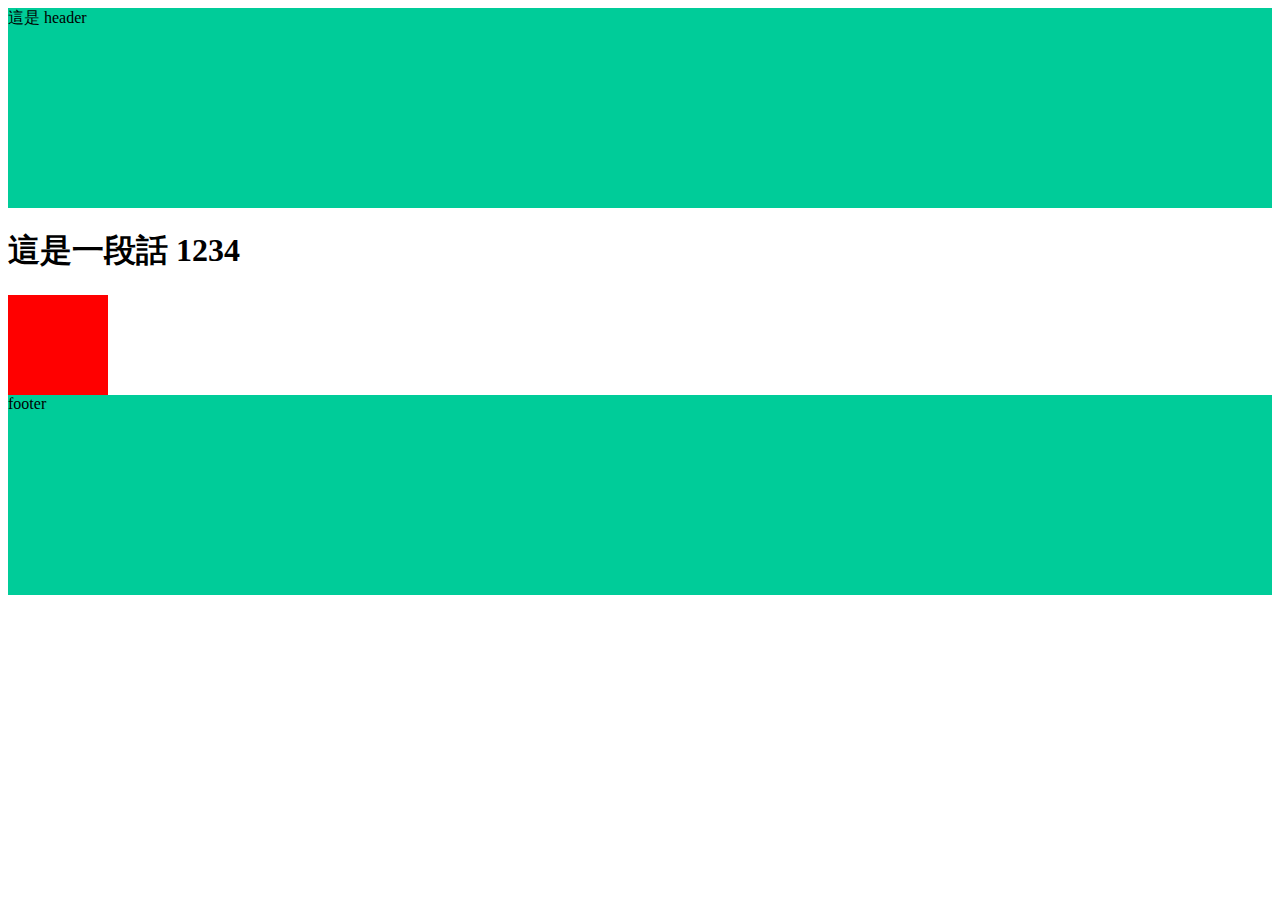
==== index.html @ 9a48e29f "Update 2022-08-11T08:45:24.768Z" ====
<!DOCTYPE html>
<html lang="en">

<head>
  <meta charset="UTF-8">
  <meta name="viewport" content="width=device-width, initial-scale=1.0">
  <meta http-equiv="X-UA-Compatible" content="ie=edge">
  <title>首頁</title>
  <link rel="stylesheet" href="./assets/style/all.css">
</head>

<body>
  <header class="header">
    這是 header
  </header>

  
<h1>
  這是一段話 1234
</h1>

<div class="box"></div>

  <footer class="footer">
    footer
  </footer>
  <script src="./assets/js/vendors.js"></script>
  <script src="./assets/js/all.js"></script>
</body>

</html>
---- assets/style/all.css ----
.header {
  height: 200px;
  background-color: #00cc99; }

.footer {
  height: 200px;
  background-color: #00cc99; }

.box {
  width: 100px;
  height: 100px;
  background-color: red;
  display: -webkit-box;
  display: -ms-flexbox;
  display: flex;
  -webkit-transition: all 0.5s;
  -o-transition: all 0.5s;
  transition: all 0.5s; }
  .box:hover {
    width: 200px;
    background-color: #00cc99; }

/*# sourceMappingURL=all.css.map */
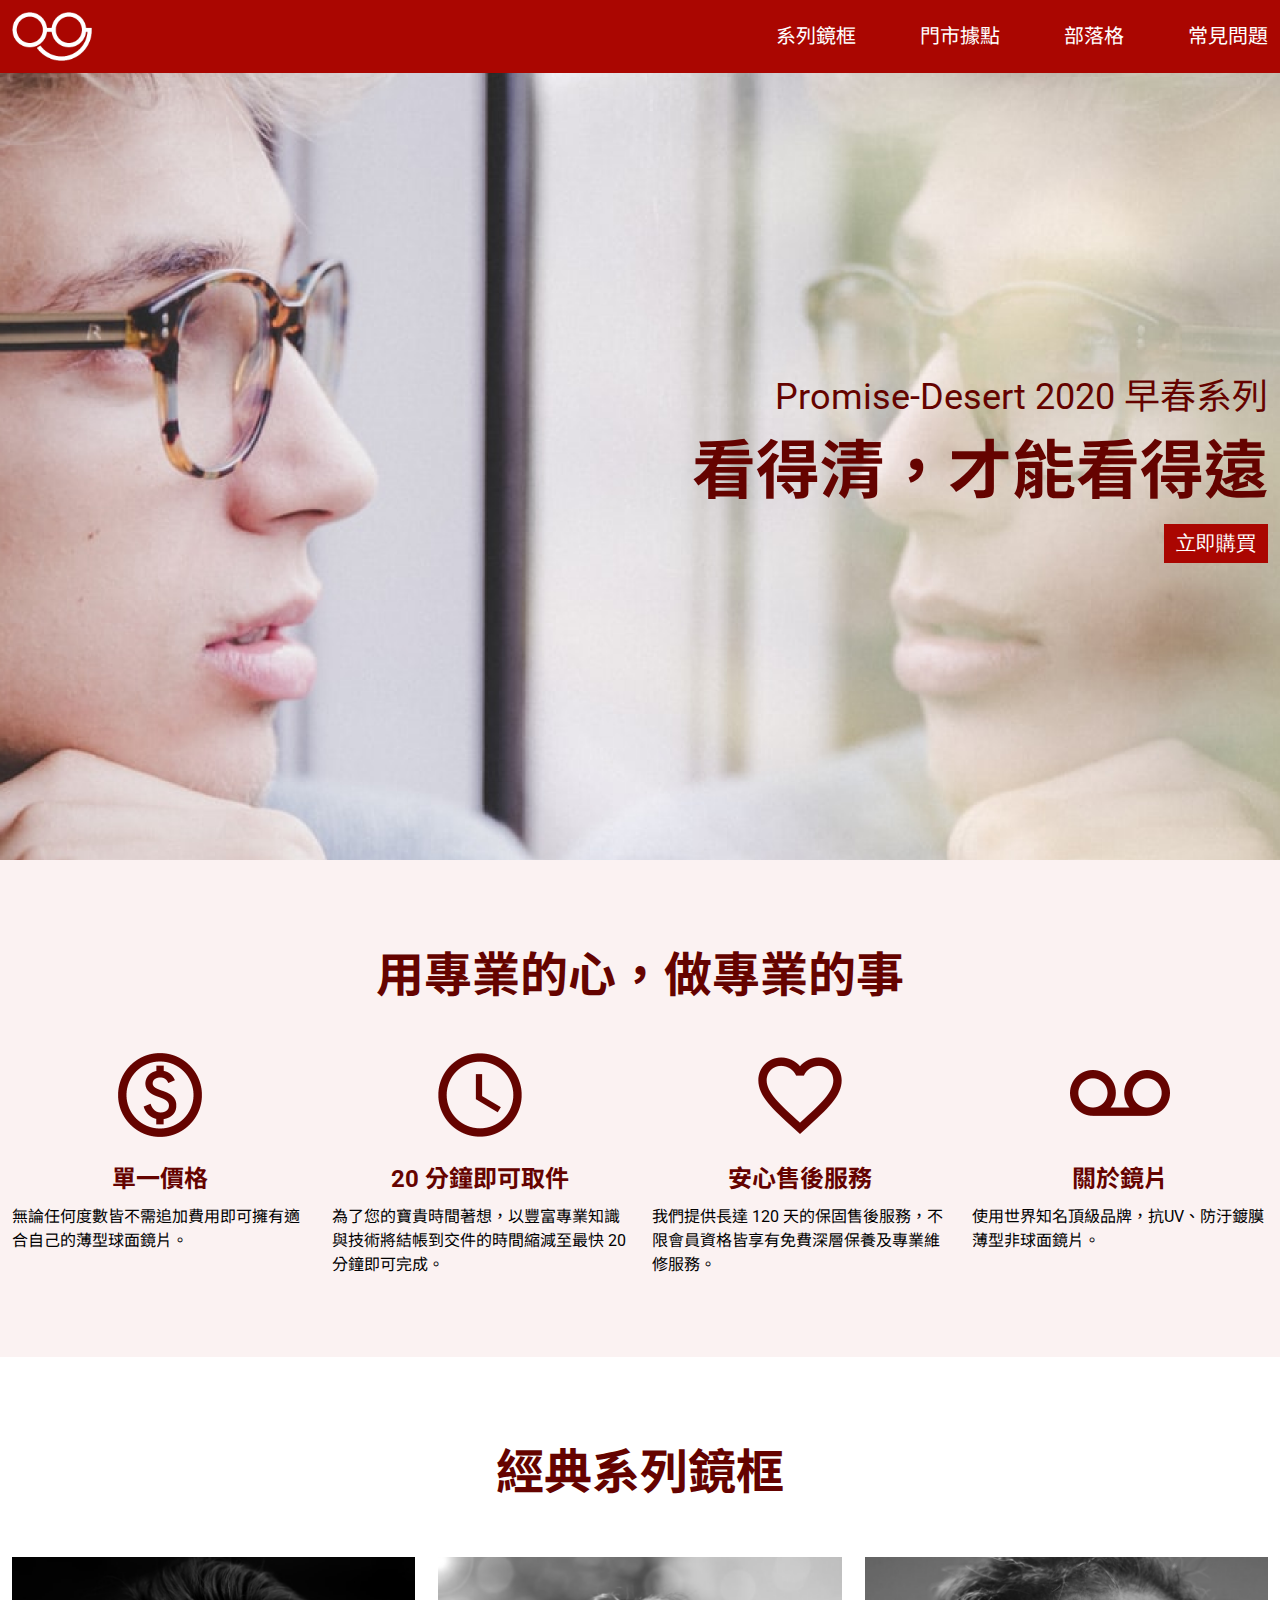
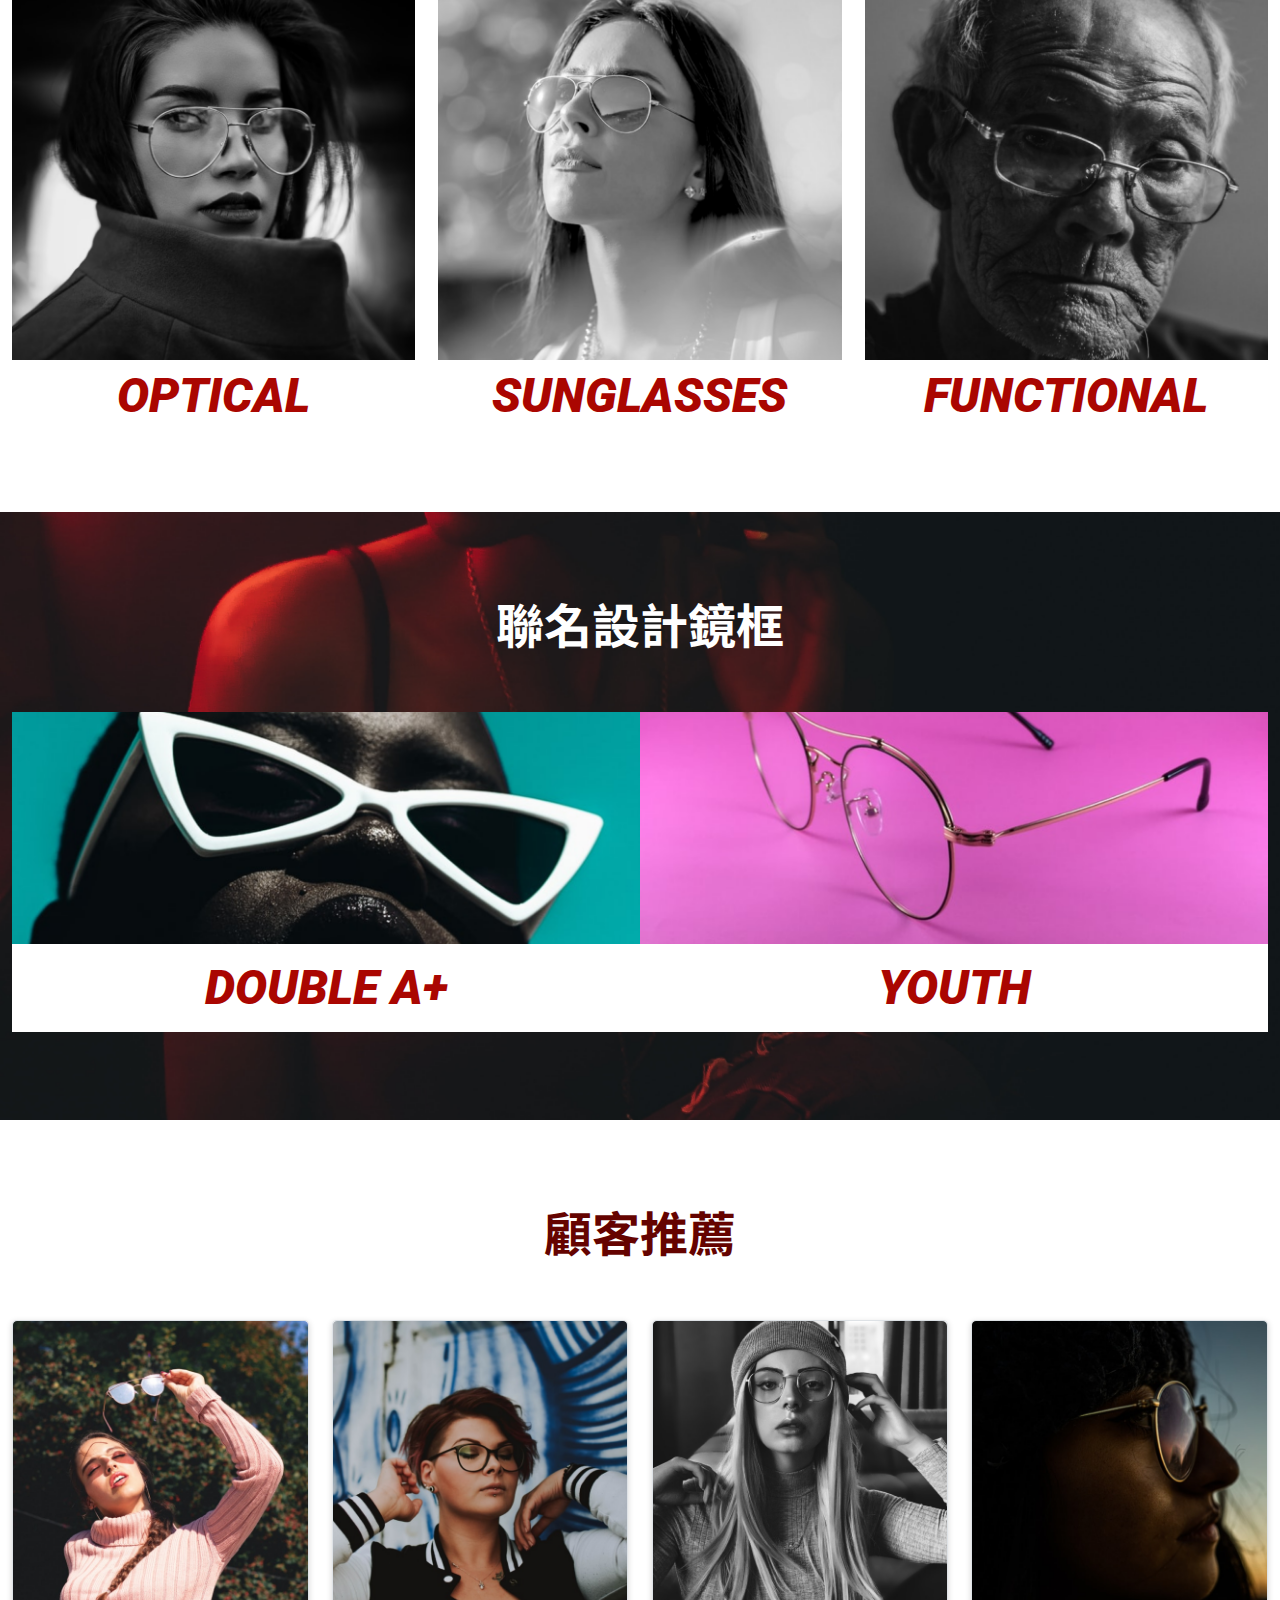
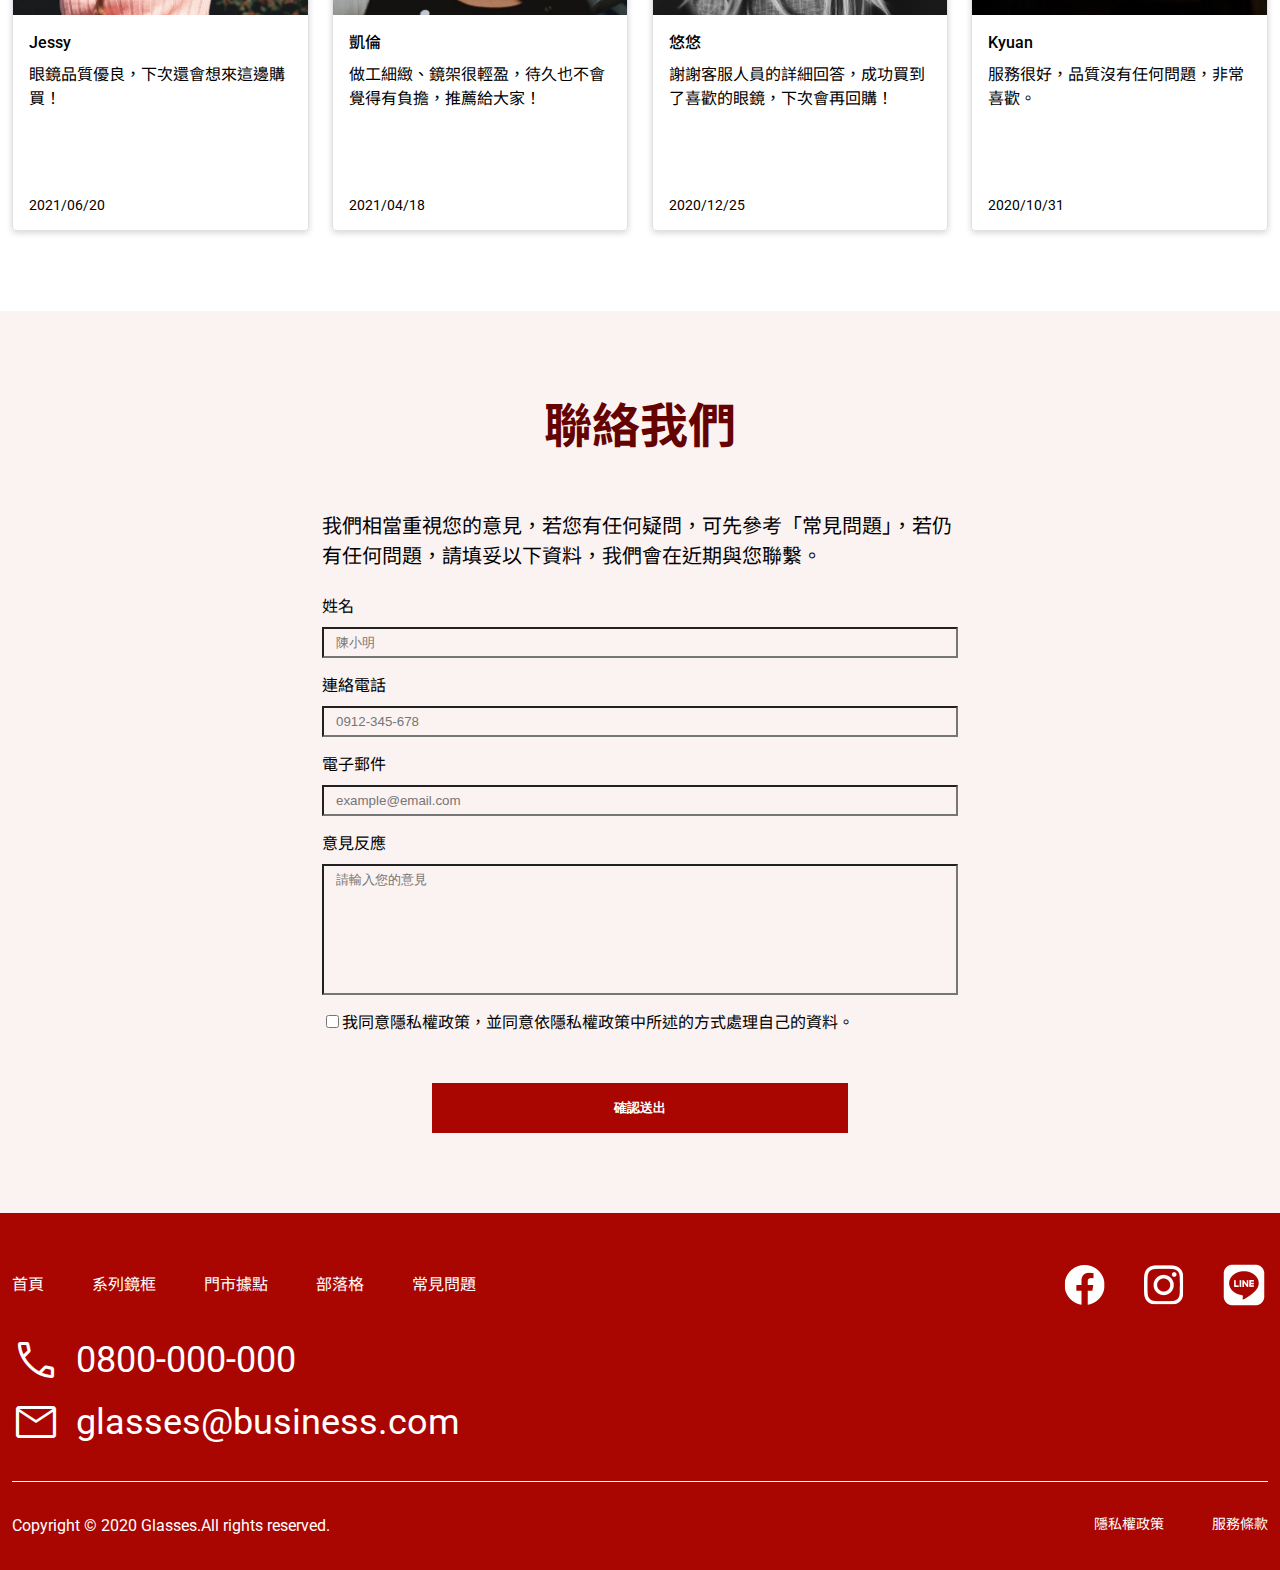
==== commit 02ed9ff4: "Update 2022-08-18T09:43:52.312Z" ====
--- a/index.html
+++ b/index.html
@@ -6,23 +6,191 @@
   <meta name="viewport" content="width=device-width, initial-scale=1.0">
   <meta http-equiv="X-UA-Compatible" content="ie=edge">
   <title>首頁</title>
+  <link rel="stylesheet" href="https://fonts.googleapis.com/css2?family=Material+Symbols+Outlined:opsz,wght,FILL,GRAD@48,400,0,0" />
   <link rel="stylesheet" href="./assets/style/all.css">
 </head>
 
 <body>
   <header class="header">
-    這是 header
+    <div class="container-header">
+        <div class="flexbox jcsb flexwrap">
+            <div class="img"><a href="index.html"><img src="./assets/images/logo-new_工作區域 1.png" alt="網站logo"></a></div>
+            <ul class="flexbox aic style1">
+                <li><a href="#" class="whiteword">系列鏡框</a></li>
+                <li class="pl64"><a href="#" class="whiteword">門市據點</a></li>
+                <li class="pl64"><a href="#" class="whiteword">部落格</a></li>
+                <li class="pl64"><a href="#" class="whiteword">常見問題</a></li>
+            </ul>
+        </div>     
+    </div>       
   </header>
 
   
-<h1>
-  這是一段話 1234
-</h1>
+<div class="banner">
+  <div class="container">
+      <div class="w100 tar">
+          <h1 class="redword style3">Promise-Desert 2020 早春系列</h1>
+          <p class="redword style4 mb4 fw700">看得清，才能看得遠</p>
+          <button><a href="#" class="whiteword style1 fw500">立即購買</a></button>
+      </div>    
+  </div>  
+</div>
 
-<div class="box"></div>
+<div class="profession">
+  <div class="container">
+      <h2 class="redword tac">用專業的心，做專業的事</h2>
+      <ul class="flexbox tac">
+          <li>
+              <img src="./assets/images/home-section2-1.png" alt="單一價格">
+              <h3>單一價格</h3>
+              <p class="tal">無論任何度數皆不需追加費用即可擁有適合自己的薄型球面鏡片。</p>
+          </li>
+          <li class="ml24">
+              <img src="./assets/images/home-section2-2.png" alt="20 分鐘即可取件">
+              <h3>20 分鐘即可取件</h3>
+              <p class="tal">為了您的寶貴時間著想，以豐富專業知識與技術將結帳到交件的時間縮減至最快 20 分鐘即可完成。</p>
+          </li>
+          <li class="ml24">
+              <img src="./assets/images/home-section2-3.png" alt="安心售後服務">
+              <h3>安心售後服務</h3>
+              <p class="tal">我們提供長達 120 天的保固售後服務，不限會員資格皆享有免費深層保養及專業維修服務。</p>
+          </li>
+          <li class="ml24">
+              <img src="./assets/images/home-sectioin2-4.png" alt="關於鏡片">
+              <h3>關於鏡片</h3>
+              <p class="tal">使用世界知名頂級品牌，抗UV、防汙鍍膜薄型非球面鏡片。</p>
+          </li>
+      </ul>
+  </div>   
+</div>
+<div class="classical container">
+  <h2 class="redword tac">經典系列鏡框</h2>
+  <ul class="flexbox mb80 tac">
+      <li>
+          <a href="#"><img src="./assets/images/home-section3-1.png" alt="OPTICAL"></a>
+          <a href="#" class="style5 lightredword mt8 fw900_italic">OPTICAL</a>
+      </li>
+      <li>
+          <a href="sunglasses.html"><img src="./assets/images/home-section3-2.png" alt="SUNGLASSES"></a>
+          <a href="sunglasses.html" class="style5 lightredword mt8 fw900_italic">SUNGLASSES</a>
+      </li>
+      <li>
+          <a href="#"><img src="./assets/images/home-section3-3.png" alt="FUNCTIONAL"></a>
+          <a href="#" class="style5 lightredword mt8 fw900_italic">FUNCTIONAL</a>
+      </li>
+  </ul>
+</div>
+<div class="design">
+  <div class="container">
+      <h2 class="whiteword tac">聯名設計鏡框</h2>
+      <ul class="flexbox tac">
+          <li> 
+              <a href="#"><img class="changeimage1" src="./assets/images/home-section4-1.png" alt="DOUBLE A+"> </a>
+              <a href="#" class="style5 lightredword mt8 mb8 fw900_italic">DOUBLE A+</a>
+          </li>
+          <li>
+              <a href="#"><img class="changeimage2" src="./assets/images/home-section4-2.png" alt="YOUTH"> </a>
+              <a href="#" class="style5 lightredword mt8 mb8 fw900_italic">YOUTH</a>
+          </li>
+      </ul>
+  </div>
+</div>
+<div class="recommend">
+  <div class="container">
+      <h2 class="redword tac">顧客推薦</h2>
+      <ul class="flexbox mb80">
+          <li>
+              <img src="./assets/images/home-section5-1.png" alt="recommend">
+              <div class="recommendcontent">
+                  <p class="mt16 mb8 fw500">Jessy</p>
+                  <p>眼鏡品質優良，下次還會想來這邊購買！</p>
+                  <p class="style6">2021/06/20</p>    
+              </div>           
+          </li>
+          <li>
+              <img src="./assets/images/home-section5-2.png" alt="recommend">
+              <div class="recommendcontent">
+                  <p class="mt16 mb8 fw500">凱倫</p>
+                  <p>做工細緻、鏡架很輕盈，待久也不會覺得有負擔，推薦給大家！</p>
+                  <p class="style6">2021/04/18</p>   
+              </div>
+          </li>
+          <li>
+              <img src="./assets/images/home-section5-3.png" alt="recommend">
+              <div class="recommendcontent">
+                  <p class="mt16 mb8 fw500">悠悠</p>
+                  <p>謝謝客服人員的詳細回答，成功買到了喜歡的眼鏡，下次會再回購！</p>
+                  <p class="style6">2020/12/25</p>    
+              </div>  
+          </li>
+          <li>
+              <img src="./assets/images/home-section5-4.png" alt="recommend">
+              <div class="recommendcontent">
+                  <p class="mt16 mb8 fw500">Kyuan</p>
+                  <p>服務很好，品質沒有任何問題，非常喜歡。</p>
+                  <p class="style6">2020/10/31</p>  
+              </div>
+          </li>
+      </ul>
+  </div>
+</div>
+<div class="contact">
+  <div class="container">
+      <div class="container-contact">
+          <h2 class="tac redword">聯絡我們</h2>
+          <p class="mb24 style1">我們相當重視您的意見，若您有任何疑問，可先參考「常見問題」，若仍有任何問題，請填妥以下資料，我們會在近期與您聯繫。</p>
+          <form>
+              <label for="name">姓名</label>
+              <input type="text" id="name" placeholder="陳小明" class="pb6 w100">
+              <label for="tel">連絡電話</label>
+              <input type="tel" id="tel" placeholder="0912-345-678" class="pb6 w100">
+              <label for="email">電子郵件</label>
+              <input type="email" id="email" placeholder="example@email.com" class="pb6 w100">
+              <label for="reflect">意見反應</label>
+              <input type="text" id="reflect" placeholder="請輸入您的意見" class="pb106 w100">
+              <input type="checkbox" name="privacy" id="privacy">我同意隱私權政策，並同意依隱私權政策中所述的方式處理自己的資料。
+              <div class="center"><input type="submit" value="確認送出"></div>
+          </form>
+      </div>   
+  </div>    
+</div>
 
-  <footer class="footer">
-    footer
+  <footer class="footer whiteword">
+    <div class="container">
+      <div class="flexbox jcsb bb">
+          <div>
+              <ul class="flexbox pt60 dn">
+                  <li class="mr48"><a href="#">首頁</a></li>
+                  <li class="mr48"><a href="#">系列鏡框</a></li>
+                  <li class="mr48"><a href="#">門市據點</a></li>
+                  <li class="mr48"><a href="#">部落格</a></li>
+                  <li><a href="#">常見問題</a></li>
+              </ul>
+              <ul class="pt36 mobile-pt24">
+                  <li class="mb8">
+                      <a href="tel:+886 0800-000-000" class="style3 flexbox aic" ><span class="material-symbols-outlined md-48 mr16">call</span>
+                          0800-000-000</a>    
+                  </li>
+                  <li class="pb32 mobile-pb24">
+                      <a href="mailto:glasses@business.com" class="style3 flexbox aic"><span class="material-symbols-outlined md-48 mr16">mail</span>
+                          glasses@business.com</a>  
+                  </li>
+              </ul>  
+          </div>
+          <ul class="flexbox pt48 mobile-pt24">
+              <li><a href="#"><img src="./assets/images/ic-social-fb.png" alt="fb"></a></li>
+              <li class="ml32"><a href="#"><img src="./assets/images/ic_social_ig.png" alt="ig"></a></li>
+              <li class="ml32"><a href="#"><img src="./assets/images/ic_social_line.png" alt="line"></a></li>
+          </ul>     
+      </div>
+      <div class="copyright flexbox jcsb pt32 pb32">
+          <p>Copyright © 2020 Glasses.All rights reserved.</p>
+          <ul class="flexbox style6">
+              <li class="mr48"><a href="#">隱私權政策</a></li>
+              <li><a href="#">服務條款</a></li>
+          </ul>
+      </div>   
+  </div>   
   </footer>
   <script src="./assets/js/vendors.js"></script>
   <script src="./assets/js/all.js"></script>
--- a/assets/style/all.css
+++ b/assets/style/all.css
@@ -1,23 +1,726 @@
+/* http://meyerweb.com/eric/tools/css/reset/ 
+   v2.0 | 20110126
+   License: none (public domain)
+*/
+@import url("https://fonts.googleapis.com/css2?family=Noto+Sans+TC:wght@400;500;700&family=Roboto:ital,wght@0,400;1,500;1,700;1,900&display=swap");
+html, body, div, span, applet, object, iframe,
+h1, h2, h3, h4, h5, h6, p, blockquote, pre,
+a, abbr, acronym, address, big, cite, code,
+del, dfn, em, img, ins, kbd, q, s, samp,
+small, strike, strong, sub, sup, tt, var,
+b, u, i, center,
+dl, dt, dd, ol, ul, li,
+fieldset, form, label, legend,
+table, caption, tbody, tfoot, thead, tr, th, td,
+article, aside, canvas, details, embed,
+figure, figcaption, footer, header, hgroup,
+menu, nav, output, ruby, section, summary,
+time, mark, audio, video {
+  margin: 0;
+  padding: 0;
+  border: 0;
+  font-size: 100%;
+  font: inherit;
+  vertical-align: baseline; }
+
+/* HTML5 display-role reset for older browsers */
+article, aside, details, figcaption, figure,
+footer, header, hgroup, menu, nav, section {
+  display: block; }
+
+body {
+  line-height: 1; }
+
+ol, ul {
+  list-style: none; }
+
+blockquote, q {
+  quotes: none; }
+
+blockquote:before, blockquote:after,
+q:before, q:after {
+  content: '';
+  content: none; }
+
+table {
+  border-collapse: collapse;
+  border-spacing: 0; }
+
+*, *::before, *::after {
+  -webkit-box-sizing: border-box;
+          box-sizing: border-box; }
+
+img {
+  vertical-align: middle;
+  max-width: 100%;
+  height: auto; }
+
+body {
+  font-family: 'Roboto', 'Noto Sans TC', sans-serif;
+  line-height: 1.5; }
+
+.flexbox {
+  display: -webkit-box;
+  display: -ms-flexbox;
+  display: flex; }
+
+.jcsb {
+  -webkit-box-pack: justify;
+      -ms-flex-pack: justify;
+          justify-content: space-between; }
+
+.aic {
+  -webkit-box-align: center;
+      -ms-flex-align: center;
+          align-items: center; }
+
+.tac {
+  text-align: center; }
+
+.tal {
+  text-align: left; }
+
+.tar {
+  text-align: right; }
+
+.whiteword {
+  color: #FFFFFF; }
+
+.redword {
+  color: #650300; }
+
+.lightredword {
+  color: #AA0601; }
+
+.ml24 {
+  margin-left: 24px; }
+
+.ml32 {
+  margin-left: 32px; }
+
+.mr8 {
+  margin-right: 8px; }
+
+.mr16 {
+  margin-right: 16px; }
+
+.mr48 {
+  margin-right: 48px; }
+
+.mt8 {
+  margin-top: 8px; }
+
+.mt16 {
+  margin-top: 16px; }
+
+.mt48 {
+  margin-top: 48px; }
+
+.mt80 {
+  margin-top: 80px; }
+
+.mb4 {
+  margin-bottom: 4px; }
+
+.mb8 {
+  margin-bottom: 8px; }
+
+.mb16 {
+  margin-bottom: 16px; }
+
+.mb24 {
+  margin-bottom: 24px; }
+
+.mb32 {
+  margin-bottom: 32px; }
+
+.mb48 {
+  margin-bottom: 48px; }
+
+.mb64 {
+  margin-bottom: 64px; }
+
+.mb72 {
+  margin-bottom: 72px; }
+
+.mb80 {
+  margin-bottom: 80px; }
+
+.pl12 {
+  padding-left: 12px; }
+
+.pl16 {
+  padding-left: 16px; }
+
+.pl64 {
+  padding-left: 64px; }
+
+.pr12 {
+  padding-right: 12px; }
+
+.pr16 {
+  padding-right: 16px; }
+
+.pt11 {
+  padding-top: 11px; }
+
+.pt12 {
+  padding-top: 12px; }
+
+.pt32 {
+  padding-top: 32px; }
+
+.pt36 {
+  padding-top: 36px; }
+
+.pt48 {
+  padding-top: 48px; }
+
+.pt60 {
+  padding-top: 60px; }
+
+.pt72 {
+  padding-top: 72px; }
+
+.pb6 {
+  padding-bottom: 6px; }
+
+.pb11 {
+  padding-bottom: 11px; }
+
+.pb12 {
+  padding-bottom: 12px; }
+
+.pb16 {
+  padding-bottom: 16px; }
+
+.pb24 {
+  padding-bottom: 24px; }
+
+.pb32 {
+  padding-bottom: 32px; }
+
+.pb36 {
+  padding-bottom: 36px; }
+
+.pb106 {
+  padding-bottom: 106px; }
+
+.bb {
+  border-bottom: 1px solid #FFFFFF; }
+
+.bbr {
+  border-bottom: 8px solid #AA0601; }
+
+.br {
+  border-right: #DCDCDC solid 1px; }
+
+.style1 {
+  font-size: 20px; }
+
+.style2 {
+  font-size: 16px; }
+
+.style3 {
+  font-size: 36px; }
+
+.style4 {
+  font-size: 64px; }
+
+.style5 {
+  font-size: 48px; }
+
+.style6 {
+  font-size: 14px; }
+
+.style7 {
+  font-size: 32px; }
+
+.style8 {
+  font-size: 42px; }
+
+.style9 {
+  font-size: 24px; }
+
+.style10 {
+  font-size: 18px; }
+
+.style11 {
+  font-size: 19px; }
+
+.fw500 {
+  font-weight: 500; }
+
+.fw700 {
+  font-weight: 700; }
+
+.fw900_italic {
+  font-weight: 900;
+  font-style: italic; }
+
+a {
+  text-decoration: none; }
+
+.container {
+  max-width: 1320px;
+  margin: 0 auto;
+  padding: 0 12px; }
+
+@media (max-width: 992px) {
+  .container {
+    max-width: 720px; } }
+
+@media (max-width: 767px) {
+  .container {
+    max-width: 372px; } }
+
+.container-header {
+  max-width: 1320px;
+  margin: 0 auto;
+  padding: 0 12px; }
+
 .header {
-  height: 200px;
-  background-color: #00cc99; }
+  background: #AA0601; }
+
+.header img {
+  width: 80px;
+  padding: 12px 0; }
+
+.header li a:hover {
+  color: antiquewhite; }
 
 .footer {
-  height: 200px;
-  background-color: #00cc99; }
-
-.box {
-  width: 100px;
-  height: 100px;
-  background-color: red;
+  background: #AA0601; }
+
+.footer img {
+  width: 48px; }
+
+.md-48 {
+  font-size: 48px; }
+
+.footer a {
+  color: #FFFFFF; }
+
+.footer a:hover {
+  color: burlywood; }
+
+.footer img:hover {
+  opacity: 0.8; }
+
+@media (max-width: 992px) {
+  .container-header {
+    max-width: 720px; } }
+
+@media (max-width: 767px) {
+  .container-header {
+    max-width: 100%;
+    padding: 0; }
+  .flexwrap {
+    -ms-flex-wrap: wrap;
+        flex-wrap: wrap; }
+  .header .img {
+    width: 100%;
+    padding: 16px 0;
+    display: -webkit-box;
+    display: -ms-flexbox;
+    display: flex;
+    -webkit-box-pack: center;
+        -ms-flex-pack: center;
+            justify-content: center; }
+  .header ul {
+    -ms-flex-wrap: wrap;
+        flex-wrap: wrap;
+    width: 100%; }
+  .header li {
+    font-size: 16px;
+    width: 50%;
+    border: #FFFFFF solid 1px;
+    padding: 12px 0;
+    text-align: center; }
+  .footer img {
+    width: 24px; }
+  .md-48 {
+    font-size: 24px; }
+  .footer .style3 {
+    font-size: 16px; }
+  .footer .style6 {
+    font-size: 16px;
+    display: block; }
+  .dn {
+    display: none; }
+  .mobile-pt24 {
+    padding-top: 24px; }
+  .mobile-pb24 {
+    padding-bottom: 24px; }
+  .copyright {
+    display: block;
+    padding-top: 16px;
+    padding-bottom: 16px; }
+  .copyright p {
+    margin-bottom: 8px; }
+  .copyright li {
+    margin-bottom: 8px; } }
+
+.banner {
+  background: url(../images/home-header.png);
+  height: 787px;
+  background-size: cover;
+  background-position: center center;
   display: -webkit-box;
   display: -ms-flexbox;
   display: flex;
-  -webkit-transition: all 0.5s;
-  -o-transition: all 0.5s;
-  transition: all 0.5s; }
-  .box:hover {
-    width: 200px;
-    background-color: #00cc99; }
+  -webkit-box-align: center;
+      -ms-flex-align: center;
+          align-items: center; }
+
+.banner .container {
+  width: 100%; }
+
+.banner button {
+  background: #AA0601;
+  border: 0;
+  padding: 6px 12px; }
+
+.banner button:hover {
+  background: #650300; }
+
+.profession {
+  background: #FBF2F2; }
+
+.profession h2 {
+  padding-bottom: 33px; }
+
+h2 {
+  font-size: 48px;
+  padding-top: 80px;
+  padding-bottom: 48px;
+  font-weight: 700; }
+
+h3 {
+  font-weight: 700; }
+
+.profession li {
+  width: 306px;
+  margin-bottom: 80px; }
+
+.profession img {
+  width: 100px; }
+
+.profession h3 {
+  margin-top: 16px;
+  margin-bottom: 8px;
+  font-size: 24px;
+  color: #650300; }
+
+.classical li {
+  width: 32.1%; }
+
+.classical li:nth-child(1) {
+  margin-right: 1.85%; }
+
+.classical li:nth-child(2) {
+  margin-right: 1.85%; }
+
+.classical img:hover, .design img:hover {
+  opacity: 0.8; }
+
+.classical a:hover, .design a:hover {
+  color: #B75929; }
+
+.design {
+  background: url(../images/index-bg-sm.png);
+  background-size: cover;
+  background-position: center center;
+  height: 608px; }
+
+.design li {
+  width: 50%; }
+
+.design ul {
+  background: #FFFFFF; }
+
+.design a {
+  display: block; }
+
+.recommend li {
+  -webkit-box-shadow: 0px 2px 6px #00000029;
+          box-shadow: 0px 2px 6px #00000029;
+  border: 1px solid #DEE2E6;
+  border-radius: 4px;
+  width: 23.61%;
+  height: 511px;
+  position: relative; }
+
+.recommend .style6 {
+  position: absolute;
+  top: 474px; }
+
+.recommendcontent {
+  padding: 0 16px; }
+
+.recommend li:nth-child(1) {
+  margin-right: 1.851%; }
+
+.recommend li:nth-child(2) {
+  margin-right: 1.851%; }
+
+.recommend li:nth-child(3) {
+  margin-right: 1.851%; }
+
+.mw50 {
+  max-width: 50%; }
+
+.m0a {
+  margin: 0 auto; }
+
+.contact {
+  background: #FBF2F2; }
+
+.container-contact {
+  max-width: 636px;
+  margin: 0 auto; }
+
+input {
+  margin-bottom: 16px;
+  margin-top: 8px;
+  padding-top: 6px;
+  padding-left: 12px;
+  background: #FBF2F2; }
+
+.w100 {
+  width: 100%; }
+
+input[type=submit] {
+  width: 416px;
+  background: #AA0601;
+  color: #FFFFFF;
+  border: none;
+  padding: 16px;
+  margin-bottom: 80px;
+  margin-top: 48px;
+  font-weight: 700; }
+
+input[type=submit]:hover {
+  cursor: pointer;
+  background: #650300; }
+
+input[type=checkbox] {
+  margin-bottom: 0;
+  margin-top: 0;
+  background: #FBF2F2; }
+
+.center {
+  display: -webkit-box;
+  display: -ms-flexbox;
+  display: flex;
+  -webkit-box-pack: center;
+      -ms-flex-pack: center;
+          justify-content: center; }
+
+@media (max-width: 992px) {
+  .banner {
+    background: url(../images/home-header-sm.png);
+    background-size: cover; }
+  .profession h2 {
+    padding-bottom: 24px; }
+  .profession li {
+    width: 48.275%;
+    margin: 0; }
+  .profession li:nth-child(odd) {
+    margin-right: 3.45%; }
+  .profession ul {
+    -ms-flex-wrap: wrap;
+        flex-wrap: wrap;
+    padding-bottom: 80px; }
+  .classical ul {
+    -ms-flex-wrap: wrap;
+        flex-wrap: wrap; }
+  .classical li {
+    width: 100%; }
+  .classical li:nth-child(1) {
+    margin-right: 0;
+    margin-bottom: 24px; }
+  .classical li:nth-child(2) {
+    margin-right: 0;
+    margin-bottom: 24px; }
+  .design {
+    background: url(../images/index-bg-sm.png);
+    background-size: cover;
+    background-position: center center;
+    height: 960px; }
+  .design li {
+    width: 100%;
+    background: #FFFFFF; }
+  .design li:nth-child(1) {
+    margin-bottom: 24px; }
+  .design ul {
+    -ms-flex-wrap: wrap;
+        flex-wrap: wrap;
+    background: none; }
+  .recommend ul {
+    -ms-flex-wrap: wrap;
+        flex-wrap: wrap; }
+  .recommend li {
+    width: 48.27%; }
+  .recommend li:nth-child(1) {
+    margin-right: 3.46%;
+    margin-bottom: 24px; }
+  .recommend li:nth-child(2) {
+    margin-right: 0;
+    margin-bottom: 24px; }
+  .recommend li:nth-child(3) {
+    margin-right: 3.46%; }
+  .container-contact {
+    max-width: 576px; } }
+
+@media (max-width: 767px) {
+  .banner .style3 {
+    font-size: 16px; }
+  .banner p {
+    font-size: 24px; }
+  .banner {
+    height: 396px; }
+  h2 {
+    font-size: 24px;
+    padding-top: 40px;
+    padding-bottom: 24px; }
+  .profession ul {
+    padding-bottom: 16px; }
+  .profession li {
+    width: 100%;
+    margin-bottom: 24px; }
+  .profession li:nth-child(odd) {
+    margin-right: 0; }
+  .classical a {
+    font-size: 40px; }
+  .changeimage1 {
+    content: url(../images/home-section4-1-sm.png); }
+  .changeimage2 {
+    content: url(../images/home-section4-2-sm.png); }
+  .recommend ul {
+    margin-bottom: 40px; }
+  .recommend li {
+    width: 100%; }
+  .recommend li:nth-child(1) {
+    margin-right: 0;
+    margin-bottom: 16px; }
+  .recommend li:nth-child(2) {
+    margin-right: 0;
+    margin-bottom: 16px; }
+  .recommend li:nth-child(3) {
+    margin-right: 0;
+    margin-bottom: 16px; }
+  .container-contact {
+    max-width: 348px; }
+  .contact p {
+    font-size: 16px; }
+  input[type=submit] {
+    margin-bottom: 40px;
+    margin-top: 24px; } }
+
+@media (max-width: 752px) {
+  .changeimage3 {
+    content: url(../images/product-header-sm-3.png); }
+  .changeimage4 {
+    content: url(../images/product-header-sm-4.png); } }
+
+.container-menu {
+  max-width: 1320px;
+  margin: 0 auto;
+  padding: 0 12px; }
+
+.menu li {
+  width: 33.333%;
+  border-left: 1px solid #DCDCDC; }
+
+.menu a {
+  color: #000;
+  display: block;
+  padding: 24px 0; }
+  .menu a:hover {
+    color: burlywood; }
+
+.product ul {
+  -ms-flex-wrap: wrap;
+      flex-wrap: wrap;
+  -webkit-box-pack: justify;
+      -ms-flex-pack: justify;
+          justify-content: space-between; }
+
+.product li {
+  width: 32.09%; }
+
+.product a:hover {
+  opacity: 0.8; }
+
+.productcolor1 {
+  width: 24px;
+  height: 24px;
+  border-radius: 4px;
+  background-color: #5F3E2D; }
+
+.productcolor2 {
+  width: 24px;
+  height: 24px;
+  border-radius: 4px;
+  background-color: #B75929; }
+
+.pageborderleft {
+  border-left: 1px solid #555555; }
+
+.pageborder {
+  border-top: 1px solid #555555;
+  border-right: #555555 solid 1px;
+  border-bottom: #555555 solid 1px; }
+
+.pagination .bgblack {
+  background: #000;
+  color: #FFFFFF; }
+
+.bgF2F2F2 {
+  background: #F2F2F2; }
+
+.pagination a {
+  color: #000;
+  display: block; }
+  .pagination a:hover {
+    background: #000;
+    color: #FFFFFF; }
+
+.pagepadding_nextpage {
+  padding: 11px 12px; }
+
+.pagepadding_number {
+  padding: 12px 16px; }
+
+@media (max-width: 992px) {
+  .container-menu {
+    max-width: 100%;
+    padding: 0; }
+  .menu a {
+    padding: 16px 0;
+    font-size: 24px; }
+  .product li {
+    width: 48.27%; } }
+
+@media (max-width: 767px) {
+  .menu a {
+    font-size: 16px; }
+  .product li {
+    width: 100%; }
+  .product .style8, .product .style7 {
+    font-size: 24px; }
+  .pagination .style10, .pagination .style11 {
+    font-size: 16px; }
+  .pagepadding_nextpage {
+    padding: 11px 12px; }
+  .pagepadding_number {
+    padding: 11px 15px; } }
+
+@media (max-width: 752px) {
+  .changeimage3 {
+    content: url(../images/product-header-sm-3.png); }
+  .changeimage4 {
+    content: url(../images/product-header-sm-4.png); } }
 
 /*# sourceMappingURL=all.css.map */
